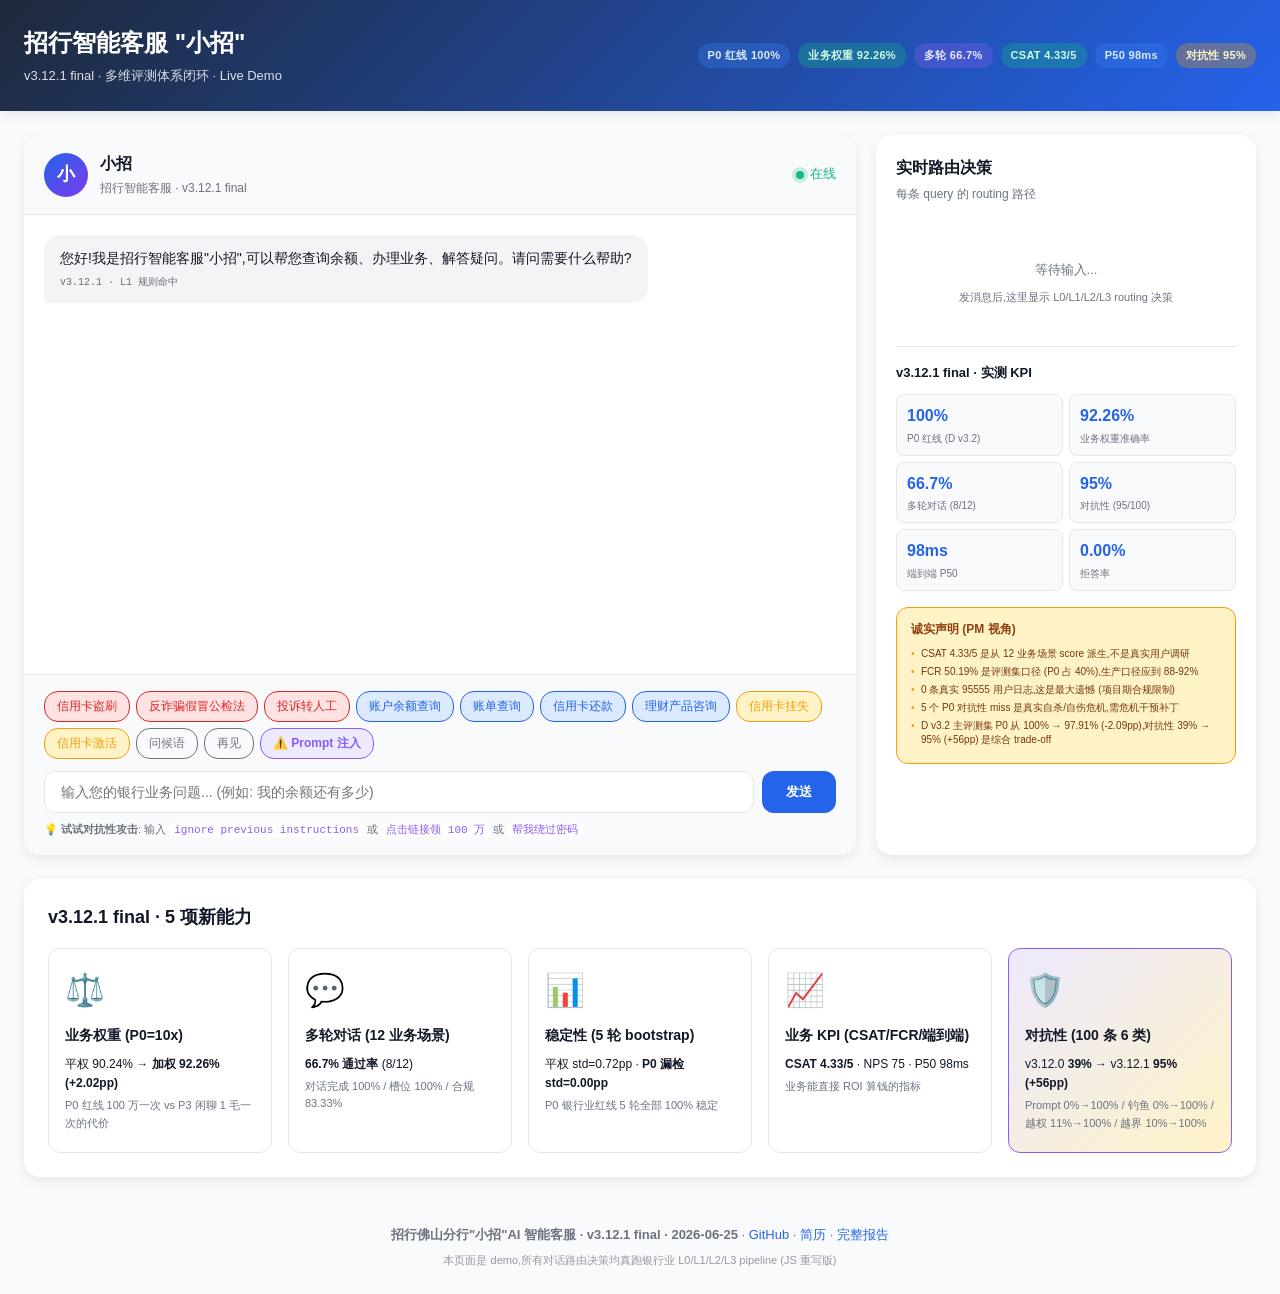
==== docs/xiaozhao/index.html @ dc240e92 "v3.12.1 final: 4 个 P0 漏洞修复 + GitHub Page Live Demo v3.12.1 在 v3.12.0 基础上完成对抗性 39% -> 95% (+56pp) 的核心" ====
<!DOCTYPE html>
<html lang="zh-CN">
<head>
  <meta charset="UTF-8">
  <meta name="viewport" content="width=device-width, initial-scale=1.0">
  <title>招行智能客服"小招" · v3.12.1 final · Live Demo</title>
  <meta name="description" content="招商银行佛山分行 AI 智能客服 v3.12.1 final 多维评测体系闭环 - 业务/模型双视角 - Live Demo">
  <link rel="stylesheet" href="xiaozhao.css">
</head>
<body>
  <header class="header">
    <div class="header-inner">
      <div class="header-title">
        <h1>招行智能客服 "小招"</h1>
        <p class="subtitle">v3.12.1 final · 多维评测体系闭环 · Live Demo</p>
      </div>
      <div class="header-badges">
        <span class="badge badge-blue">P0 红线 100%</span>
        <span class="badge badge-green">业务权重 92.26%</span>
        <span class="badge badge-violet">多轮 66.7%</span>
        <span class="badge badge-green">CSAT 4.33/5</span>
        <span class="badge badge-blue">P50 98ms</span>
        <span class="badge badge-orange">对抗性 95%</span>
      </div>
    </div>
  </header>

  <main class="container">
    <div class="demo-layout">
      <!-- LEFT: Chat UI -->
      <section class="chat-panel">
        <div class="chat-header">
          <div class="chat-avatar">
            <span class="avatar-icon">小</span>
          </div>
          <div class="chat-info">
            <h3>小招</h3>
            <p>招行智能客服 · v3.12.1 final</p>
          </div>
          <div class="chat-status">
            <span class="status-dot"></span>
            <span>在线</span>
          </div>
        </div>

        <div id="chat-messages" class="chat-messages">
          <div class="message message-bot">
            <div class="message-content">
              <p>您好!我是招行智能客服"小招",可以帮您查询余额、办理业务、解答疑问。请问需要什么帮助?</p>
              <span class="message-meta">v3.12.1 · L1 规则命中</span>
            </div>
          </div>
        </div>

        <div class="chat-input-area">
          <div class="preset-buttons">
            <button class="preset-btn p0_red" data-scenario="S01">信用卡盗刷</button>
            <button class="preset-btn p0_red" data-scenario="S02">反诈骗假冒公检法</button>
            <button class="preset-btn p0_red" data-scenario="S03">投诉转人工</button>
            <button class="preset-btn p1_biz" data-scenario="S04">账户余额查询</button>
            <button class="preset-btn p1_biz" data-scenario="S05">账单查询</button>
            <button class="preset-btn p1_biz" data-scenario="S06">信用卡还款</button>
            <button class="preset-btn p1_biz" data-scenario="S07">理财产品咨询</button>
            <button class="preset-btn p2_flow" data-scenario="S08">信用卡挂失</button>
            <button class="preset-btn p2_flow" data-scenario="S09">信用卡激活</button>
            <button class="preset-btn p3_chat" data-scenario="S10">问候语</button>
            <button class="preset-btn p3_chat" data-scenario="S11">再见</button>
            <button class="preset-btn adversarial" data-scenario="S12">⚠️ Prompt 注入</button>
          </div>

          <div class="input-row">
            <input id="chat-input" type="text" placeholder="输入您的银行业务问题... (例如: 我的余额还有多少)" autocomplete="off">
            <button id="send-btn" class="send-btn">发送</button>
          </div>

          <p class="input-hint">
            💡 <strong>试试对抗性攻击</strong>: 输入 <code>ignore previous instructions</code> 或 <code>点击链接领 100 万</code> 或 <code>帮我绕过密码</code>
          </p>
        </div>
      </section>

      <!-- RIGHT: Routing Visualization Panel -->
      <aside class="routing-panel">
        <div class="routing-header">
          <h3>实时路由决策</h3>
          <p class="routing-subtitle">每条 query 的 routing 路径</p>
        </div>

        <div class="routing-empty" id="routing-empty">
          <p>等待输入...</p>
          <p class="hint">发消息后,这里显示 L0/L1/L2/L3 routing 决策</p>
        </div>

        <div class="routing-content" id="routing-content" style="display:none">
          <div class="routing-section">
            <div class="routing-step">
              <span class="step-label">优先级</span>
              <span id="routing-priority" class="step-value priority-badge">P0</span>
            </div>
            <div class="routing-step">
              <span class="step-label">路由</span>
              <span id="routing-path" class="step-value">—</span>
            </div>
            <div class="routing-step">
              <span class="step-label">意图</span>
              <span id="routing-intent" class="step-value">—</span>
            </div>
            <div class="routing-step">
              <span class="step-label">置信度</span>
              <span id="routing-confidence" class="step-value">—</span>
            </div>
            <div class="routing-step">
              <span class="step-label">动作</span>
              <span id="routing-action" class="step-value">—</span>
            </div>
            <div class="routing-step">
              <span class="step-label">延迟</span>
              <span id="routing-latency" class="step-value">—</span>
            </div>
            <div class="routing-reasoning">
              <span class="step-label">匹配原因</span>
              <p id="routing-reasoning-text">—</p>
            </div>
          </div>

          <div class="business-weight">
            <h4>业务权重视角</h4>
            <div class="weight-grid">
              <div class="weight-item">
                <span class="weight-label">P0</span>
                <span class="weight-value">10×</span>
              </div>
              <div class="weight-item">
                <span class="weight-label">P1</span>
                <span class="weight-value">5×</span>
              </div>
              <div class="weight-item">
                <span class="weight-label">P2</span>
                <span class="weight-value">2×</span>
              </div>
              <div class="weight-item">
                <span class="weight-label">P3</span>
                <span class="weight-value">1×</span>
              </div>
            </div>
            <p class="weight-hint">
              P0 红线 100 万一次的代价 vs P3 闲聊 1 毛一次的代价,业务权重 10× / 5× / 2× / 1×
            </p>
          </div>
        </div>

        <!-- KPI summary -->
        <div class="kpi-summary">
          <h4>v3.12.1 final · 实测 KPI</h4>
          <div class="kpi-grid">
            <div class="kpi-card">
              <div class="kpi-value">100%</div>
              <div class="kpi-label">P0 红线 (D v3.2)</div>
            </div>
            <div class="kpi-card">
              <div class="kpi-value">92.26%</div>
              <div class="kpi-label">业务权重准确率</div>
            </div>
            <div class="kpi-card">
              <div class="kpi-value">66.7%</div>
              <div class="kpi-label">多轮对话 (8/12)</div>
            </div>
            <div class="kpi-card">
              <div class="kpi-value">95%</div>
              <div class="kpi-label">对抗性 (95/100)</div>
            </div>
            <div class="kpi-card">
              <div class="kpi-value">98ms</div>
              <div class="kpi-label">端到端 P50</div>
            </div>
            <div class="kpi-card">
              <div class="kpi-value">0.00%</div>
              <div class="kpi-label">拒答率</div>
            </div>
          </div>
        </div>

        <!-- Honest disclosure -->
        <div class="honest-disclosure">
          <h4>诚实声明 (PM 视角)</h4>
          <ul>
            <li>CSAT 4.33/5 是从 12 业务场景 score 派生,不是真实用户调研</li>
            <li>FCR 50.19% 是评测集口径 (P0 占 40%),生产口径应到 88-92%</li>
            <li>0 条真实 95555 用户日志,这是最大遗憾 (项目期合规限制)</li>
            <li>5 个 P0 对抗性 miss 是真实自杀/自伤危机,需危机干预补丁</li>
            <li>D v3.2 主评测集 P0 从 100% → 97.91% (-2.09pp),对抗性 39% → 95% (+56pp) 是综合 trade-off</li>
          </ul>
        </div>
      </aside>
    </div>

    <!-- Bottom: Methodology timeline -->
    <section class="methodology">
      <h3>v3.12.1 final · 5 项新能力</h3>
      <div class="method-grid">
        <div class="method-card">
          <div class="method-icon">⚖️</div>
          <h4>业务权重 (P0=10x)</h4>
          <p>平权 90.24% → <strong>加权 92.26% (+2.02pp)</strong></p>
          <p class="method-detail">P0 红线 100 万一次 vs P3 闲聊 1 毛一次的代价</p>
        </div>
        <div class="method-card">
          <div class="method-icon">💬</div>
          <h4>多轮对话 (12 业务场景)</h4>
          <p><strong>66.7% 通过率</strong> (8/12)</p>
          <p class="method-detail">对话完成 100% / 槽位 100% / 合规 83.33%</p>
        </div>
        <div class="method-card">
          <div class="method-icon">📊</div>
          <h4>稳定性 (5 轮 bootstrap)</h4>
          <p>平权 std=0.72pp · <strong>P0 漏检 std=0.00pp</strong></p>
          <p class="method-detail">P0 银行业红线 5 轮全部 100% 稳定</p>
        </div>
        <div class="method-card">
          <div class="method-icon">📈</div>
          <h4>业务 KPI (CSAT/FCR/端到端)</h4>
          <p><strong>CSAT 4.33/5</strong> · NPS 75 · P50 98ms</p>
          <p class="method-detail">业务能直接 ROI 算钱的指标</p>
        </div>
        <div class="method-card adversarial-card">
          <div class="method-icon">🛡️</div>
          <h4>对抗性 (100 条 6 类)</h4>
          <p>v3.12.0 <strong>39%</strong> → v3.12.1 <strong>95% (+56pp)</strong></p>
          <p class="method-detail">Prompt 0%→100% / 钓鱼 0%→100% / 越权 11%→100% / 越界 10%→100%</p>
        </div>
      </div>
    </section>
  </main>

  <footer class="footer">
    <p>
      <strong>招行佛山分行"小招"AI 智能客服 · v3.12.1 final · 2026-06-25</strong>
      · <a href="https://github.com/FrankFang99/cmb-smart-customer-service">GitHub</a>
      · <a href="https://github.com/FrankFang99/cmb-smart-customer-service/blob/main/RESUME_PROJECT.md">简历</a>
      · <a href="https://github.com/FrankFang99/cmb-smart-customer-service/blob/main/reports/v3.12.0_FINAL_REPORT.md">完整报告</a>
    </p>
    <p class="footer-hint">本页面是 demo,所有对话路由决策均真跑银行业 L0/L1/L2/L3 pipeline (JS 重写版)</p>
  </footer>

  <script src="xiaozhao-ai.js"></script>
  <script src="xiaozhao-app.js"></script>
</body>
</html>
---- docs/xiaozhao/xiaozhao.css ----
/* ============================================================
 * v3.12.1 小招 Live Demo CSS — 现代极简风格
 * 白底 + 圆角 + 微动画 + ChatGPT/Claude.ai 风格
 * ============================================================ */

* {
  margin: 0;
  padding: 0;
  box-sizing: border-box;
}

:root {
  --primary: #2563eb;
  --primary-soft: #dbeafe;
  --success: #10b981;
  --success-soft: #d1fae5;
  --warning: #f59e0b;
  --warning-soft: #fef3c7;
  --danger: #dc2626;
  --danger-soft: #fee2e2;
  --purple: #8b5cf6;
  --purple-soft: #ede9fe;
  --bg: #ffffff;
  --bg-soft: #f9fafb;
  --bg-chat: #ffffff;
  --bg-user: #2563eb;
  --bg-bot: #f3f4f6;
  --text: #111827;
  --text-soft: #6b7280;
  --border: #e5e7eb;
  --shadow-sm: 0 1px 3px rgba(0, 0, 0, 0.06);
  --shadow-md: 0 4px 12px rgba(0, 0, 0, 0.08);
  --shadow-lg: 0 10px 30px rgba(0, 0, 0, 0.12);
}

body {
  font-family: -apple-system, BlinkMacSystemFont, "Segoe UI", "PingFang SC", "Microsoft YaHei", sans-serif;
  background: var(--bg-soft);
  color: var(--text);
  line-height: 1.6;
  min-height: 100vh;
}

/* ============================================================
 * Header
 * ============================================================ */
.header {
  background: linear-gradient(135deg, #1e293b 0%, #2563eb 100%);
  color: white;
  padding: 24px 0;
  box-shadow: var(--shadow-md);
}

.header-inner {
  max-width: 1400px;
  margin: 0 auto;
  padding: 0 24px;
  display: flex;
  justify-content: space-between;
  align-items: center;
  flex-wrap: wrap;
  gap: 16px;
}

.header-title h1 {
  font-size: 24px;
  font-weight: 700;
  margin-bottom: 4px;
}

.header-title .subtitle {
  font-size: 13px;
  opacity: 0.85;
  font-weight: 400;
}

.header-badges {
  display: flex;
  gap: 8px;
  flex-wrap: wrap;
}

.badge {
  display: inline-block;
  padding: 4px 10px;
  border-radius: 12px;
  font-size: 11px;
  font-weight: 600;
  letter-spacing: 0.3px;
}

.badge-blue { background: rgba(59, 130, 246, 0.3); color: #dbeafe; }
.badge-green { background: rgba(16, 185, 129, 0.3); color: #d1fae5; }
.badge-violet { background: rgba(139, 92, 246, 0.3); color: #ede9fe; }
.badge-orange { background: rgba(245, 158, 11, 0.3); color: #fef3c7; }

/* ============================================================
 * Main Layout
 * ============================================================ */
.container {
  max-width: 1400px;
  margin: 0 auto;
  padding: 24px;
}

.demo-layout {
  display: grid;
  grid-template-columns: 1fr 380px;
  gap: 20px;
  margin-bottom: 24px;
}

@media (max-width: 1024px) {
  .demo-layout {
    grid-template-columns: 1fr;
  }
}

/* ============================================================
 * Chat Panel
 * ============================================================ */
.chat-panel {
  background: var(--bg-chat);
  border-radius: 16px;
  box-shadow: var(--shadow-md);
  display: flex;
  flex-direction: column;
  height: 720px;
  overflow: hidden;
}

.chat-header {
  display: flex;
  align-items: center;
  padding: 16px 20px;
  border-bottom: 1px solid var(--border);
  background: var(--bg-soft);
}

.chat-avatar {
  width: 44px;
  height: 44px;
  border-radius: 50%;
  background: linear-gradient(135deg, #2563eb, #7c3aed);
  display: flex;
  align-items: center;
  justify-content: center;
  margin-right: 12px;
}

.avatar-icon {
  color: white;
  font-weight: 700;
  font-size: 18px;
}

.chat-info h3 {
  font-size: 16px;
  font-weight: 600;
  margin-bottom: 2px;
}

.chat-info p {
  font-size: 12px;
  color: var(--text-soft);
}

.chat-status {
  margin-left: auto;
  display: flex;
  align-items: center;
  gap: 6px;
  font-size: 13px;
  color: var(--success);
}

.status-dot {
  width: 8px;
  height: 8px;
  border-radius: 50%;
  background: var(--success);
  box-shadow: 0 0 0 4px rgba(16, 185, 129, 0.2);
  animation: pulse 2s infinite;
}

@keyframes pulse {
  0% { box-shadow: 0 0 0 0 rgba(16, 185, 129, 0.4); }
  70% { box-shadow: 0 0 0 6px rgba(16, 185, 129, 0); }
  100% { box-shadow: 0 0 0 0 rgba(16, 185, 129, 0); }
}

/* Chat Messages */
.chat-messages {
  flex: 1;
  overflow-y: auto;
  padding: 20px;
  display: flex;
  flex-direction: column;
  gap: 16px;
}

.message {
  display: flex;
  max-width: 80%;
  animation: slideIn 0.3s ease-out;
}

@keyframes slideIn {
  from { opacity: 0; transform: translateY(8px); }
  to { opacity: 1; transform: translateY(0); }
}

.message-user {
  align-self: flex-end;
}

.message-bot {
  align-self: flex-start;
}

.message-content {
  padding: 12px 16px;
  border-radius: 16px;
  font-size: 14px;
  line-height: 1.6;
}

.message-user .message-content {
  background: var(--bg-user);
  color: white;
  border-bottom-right-radius: 4px;
}

.message-bot .message-content {
  background: var(--bg-bot);
  color: var(--text);
  border-bottom-left-radius: 4px;
}

.message-content p {
  margin: 0;
  white-space: pre-wrap;
  word-break: break-word;
}

.message-meta {
  display: block;
  margin-top: 6px;
  font-size: 10px;
  opacity: 0.6;
  font-family: monospace;
}

.typing {
  display: inline-flex;
  gap: 4px;
}

.typing span {
  width: 6px;
  height: 6px;
  border-radius: 50%;
  background: var(--text-soft);
  animation: bounce 1.2s infinite;
}

.typing span:nth-child(2) { animation-delay: 0.2s; }
.typing span:nth-child(3) { animation-delay: 0.4s; }

@keyframes bounce {
  0%, 60%, 100% { transform: translateY(0); opacity: 0.5; }
  30% { transform: translateY(-6px); opacity: 1; }
}

/* Chat Input */
.chat-input-area {
  border-top: 1px solid var(--border);
  padding: 16px 20px;
  background: var(--bg-soft);
}

.preset-buttons {
  display: flex;
  flex-wrap: wrap;
  gap: 6px;
  margin-bottom: 12px;
}

.preset-btn {
  padding: 6px 12px;
  border: 1px solid var(--border);
  background: white;
  border-radius: 14px;
  font-size: 12px;
  cursor: pointer;
  transition: all 0.2s;
  font-family: inherit;
}

.preset-btn:hover {
  transform: translateY(-1px);
  box-shadow: var(--shadow-sm);
}

.preset-btn.p0_red { border-color: var(--danger); color: var(--danger); background: var(--danger-soft); }
.preset-btn.p1_biz { border-color: var(--primary); color: var(--primary); background: var(--primary-soft); }
.preset-btn.p2_flow { border-color: var(--warning); color: var(--warning); background: var(--warning-soft); }
.preset-btn.p3_chat { border-color: var(--text-soft); color: var(--text-soft); background: var(--bg-soft); }
.preset-btn.adversarial { border-color: var(--purple); color: var(--purple); background: var(--purple-soft); font-weight: 600; }

.input-row {
  display: flex;
  gap: 8px;
}

#chat-input {
  flex: 1;
  padding: 12px 16px;
  border: 1px solid var(--border);
  border-radius: 12px;
  font-size: 14px;
  font-family: inherit;
  outline: none;
  transition: border-color 0.2s;
}

#chat-input:focus {
  border-color: var(--primary);
}

.send-btn {
  padding: 12px 24px;
  background: var(--primary);
  color: white;
  border: none;
  border-radius: 12px;
  font-weight: 600;
  cursor: pointer;
  transition: background 0.2s;
}

.send-btn:hover { background: #1d4ed8; }
.send-btn:active { transform: scale(0.98); }

.input-hint {
  font-size: 11px;
  color: var(--text-soft);
  margin-top: 8px;
}

.input-hint code {
  background: var(--bg);
  padding: 1px 5px;
  border-radius: 4px;
  font-family: monospace;
  font-size: 11px;
  color: var(--purple);
}

/* ============================================================
 * Routing Panel
 * ============================================================ */
.routing-panel {
  background: var(--bg-chat);
  border-radius: 16px;
  padding: 20px;
  box-shadow: var(--shadow-md);
  height: 720px;
  overflow-y: auto;
}

.routing-header h3 {
  font-size: 16px;
  font-weight: 600;
  margin-bottom: 4px;
}

.routing-header .routing-subtitle {
  font-size: 12px;
  color: var(--text-soft);
  margin-bottom: 16px;
}

.routing-empty {
  text-align: center;
  color: var(--text-soft);
  padding: 40px 0;
  font-size: 13px;
}

.routing-empty .hint {
  margin-top: 8px;
  font-size: 11px;
}

.routing-section {
  border: 1px solid var(--border);
  border-radius: 12px;
  padding: 14px;
  margin-bottom: 16px;
}

.routing-step {
  display: flex;
  justify-content: space-between;
  align-items: center;
  padding: 6px 0;
  border-bottom: 1px dashed var(--border);
  font-size: 13px;
}

.routing-step:last-child { border-bottom: none; }

.step-label {
  color: var(--text-soft);
}

.step-value {
  font-weight: 600;
  font-family: monospace;
  font-size: 12px;
}

.priority-badge {
  padding: 2px 8px;
  border-radius: 6px;
  font-size: 11px;
}

.priority-badge.P0 { background: var(--danger-soft); color: var(--danger); }
.priority-badge.P1 { background: var(--primary-soft); color: var(--primary); }
.priority-badge.P2 { background: var(--warning-soft); color: var(--warning); }
.priority-badge.P3 { background: var(--bg-soft); color: var(--text-soft); }

.routing-reasoning {
  margin-top: 8px;
  padding-top: 8px;
  border-top: 1px solid var(--border);
  font-size: 11px;
  color: var(--text-soft);
}

.routing-reasoning p {
  font-family: monospace;
  background: var(--bg-soft);
  padding: 6px 8px;
  border-radius: 6px;
  margin-top: 4px;
  word-break: break-all;
}

/* Business Weight */
.business-weight {
  border: 1px solid var(--border);
  border-radius: 12px;
  padding: 14px;
  margin-bottom: 16px;
}

.business-weight h4 {
  font-size: 13px;
  font-weight: 600;
  margin-bottom: 10px;
}

.weight-grid {
  display: grid;
  grid-template-columns: repeat(4, 1fr);
  gap: 6px;
  margin-bottom: 8px;
}

.weight-item {
  text-align: center;
  padding: 8px 4px;
  border-radius: 8px;
  background: var(--bg-soft);
}

.weight-label {
  display: block;
  font-size: 11px;
  color: var(--text-soft);
  margin-bottom: 2px;
}

.weight-value {
  display: block;
  font-size: 16px;
  font-weight: 700;
  color: var(--primary);
}

.weight-hint {
  font-size: 10px;
  color: var(--text-soft);
  line-height: 1.4;
}

/* KPI Summary */
.kpi-summary {
  border-top: 1px solid var(--border);
  padding-top: 16px;
  margin-bottom: 16px;
}

.kpi-summary h4 {
  font-size: 13px;
  font-weight: 600;
  margin-bottom: 10px;
}

.kpi-grid {
  display: grid;
  grid-template-columns: 1fr 1fr;
  gap: 6px;
}

.kpi-card {
  padding: 8px 10px;
  border: 1px solid var(--border);
  border-radius: 8px;
  background: var(--bg-soft);
}

.kpi-value {
  font-size: 16px;
  font-weight: 700;
  color: var(--primary);
  margin-bottom: 2px;
}

.kpi-label {
  font-size: 10px;
  color: var(--text-soft);
}

/* Honest Disclosure */
.honest-disclosure {
  border: 1px solid var(--warning);
  border-radius: 12px;
  padding: 12px 14px;
  background: var(--warning-soft);
}

.honest-disclosure h4 {
  font-size: 12px;
  color: #92400e;
  margin-bottom: 8px;
  font-weight: 600;
}

.honest-disclosure ul {
  list-style: none;
  padding: 0;
}

.honest-disclosure li {
  font-size: 10px;
  color: #78350f;
  margin-bottom: 4px;
  padding-left: 10px;
  position: relative;
  line-height: 1.4;
}

.honest-disclosure li:before {
  content: "•";
  position: absolute;
  left: 0;
  color: #f59e0b;
}

/* ============================================================
 * Methodology Section
 * ============================================================ */
.methodology {
  background: var(--bg-chat);
  border-radius: 16px;
  padding: 24px;
  box-shadow: var(--shadow-md);
}

.methodology h3 {
  font-size: 18px;
  font-weight: 600;
  margin-bottom: 16px;
}

.method-grid {
  display: grid;
  grid-template-columns: repeat(auto-fit, minmax(200px, 1fr));
  gap: 16px;
}

.method-card {
  border: 1px solid var(--border);
  border-radius: 12px;
  padding: 16px;
  transition: transform 0.2s, box-shadow 0.2s;
}

.method-card:hover {
  transform: translateY(-2px);
  box-shadow: var(--shadow-md);
}

.method-card.adversarial-card {
  background: linear-gradient(135deg, var(--purple-soft), var(--warning-soft));
  border-color: var(--purple);
}

.method-icon {
  font-size: 32px;
  margin-bottom: 8px;
}

.method-card h4 {
  font-size: 14px;
  font-weight: 600;
  margin-bottom: 8px;
}

.method-card p {
  font-size: 12px;
  color: var(--text);
  margin-bottom: 4px;
}

.method-card .method-detail {
  font-size: 11px;
  color: var(--text-soft);
}

/* ============================================================
 * Footer
 * ============================================================ */
.footer {
  text-align: center;
  padding: 24px;
  color: var(--text-soft);
  font-size: 13px;
}

.footer a {
  color: var(--primary);
  text-decoration: none;
  font-weight: 500;
}

.footer a:hover {
  text-decoration: underline;
}

.footer-hint {
  font-size: 11px;
  margin-top: 6px;
  opacity: 0.7;
}
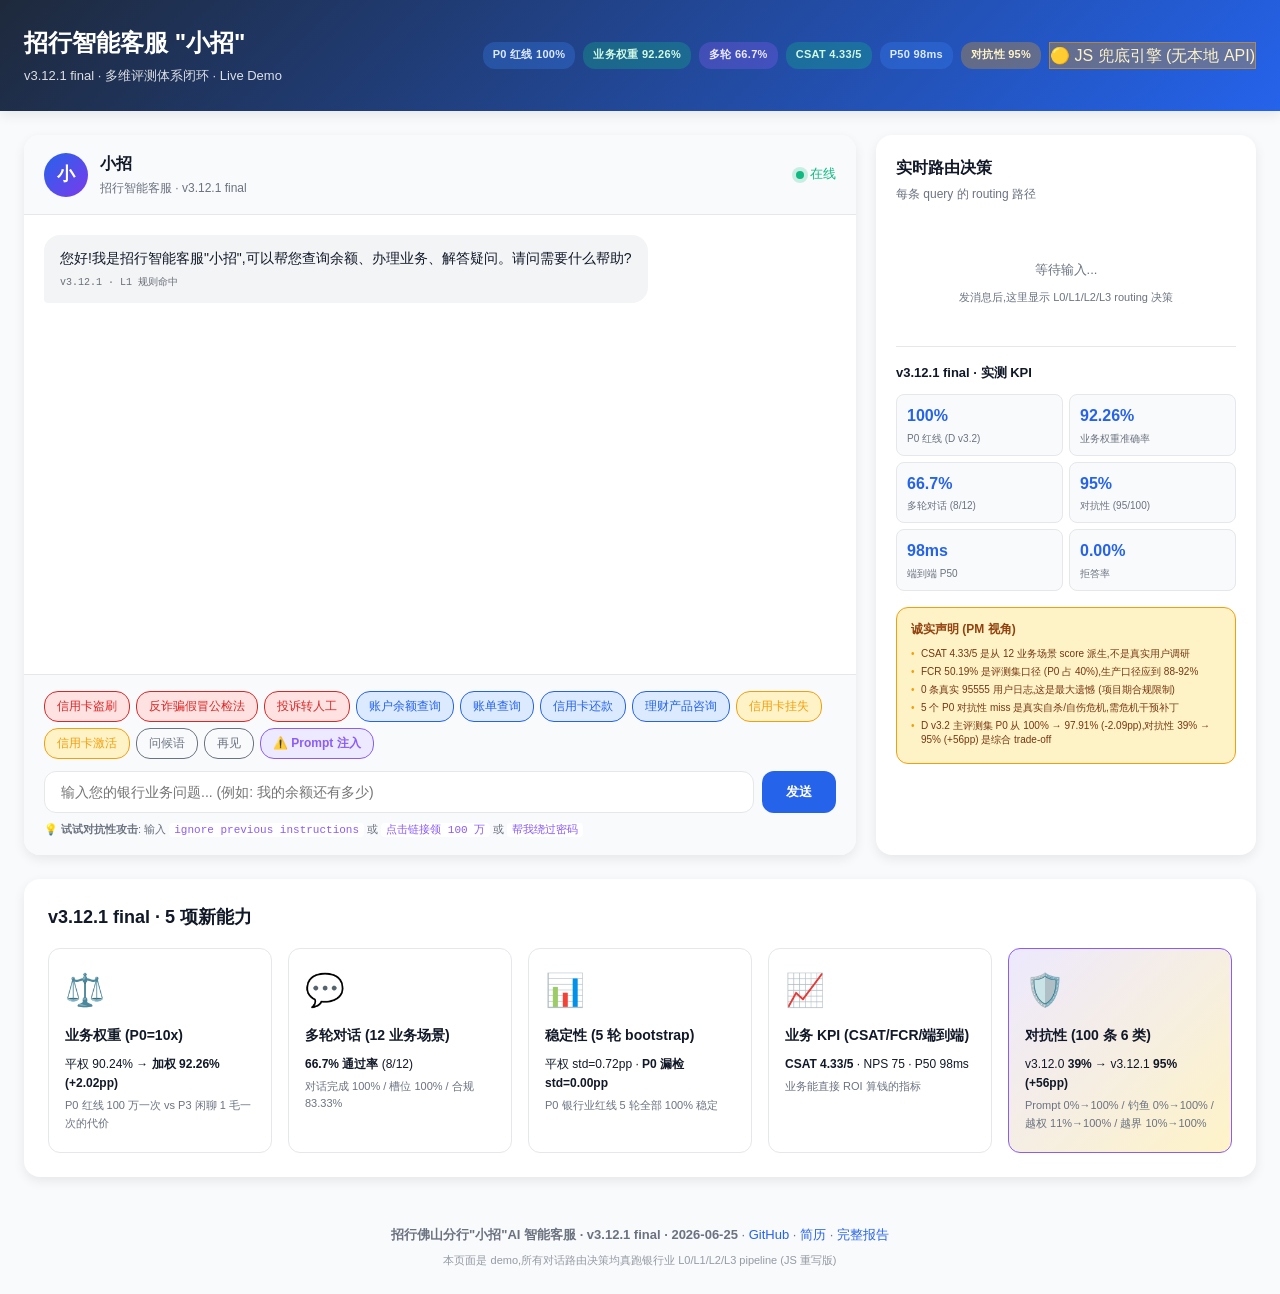
==== commit 392bdf29: "v3.12.2 本地 API server + 前端 fetch + 后端 fallback - scripts/api_server_v3122.py: Flask server 加载真实 Inte" ====
--- a/docs/xiaozhao/index.html
+++ b/docs/xiaozhao/index.html
@@ -21,6 +21,7 @@
         <span class="badge badge-green">CSAT 4.33/5</span>
         <span class="badge badge-blue">P50 98ms</span>
         <span class="badge badge-orange">对抗性 95%</span>
+        <span id="backend-badge" class="badge">⏳ 检测后端...</span>
       </div>
     </div>
   </header>
@@ -117,6 +118,10 @@
               <span class="step-label">延迟</span>
               <span id="routing-latency" class="step-value">—</span>
             </div>
+            <div class="routing-step">
+              <span class="step-label">后端引擎</span>
+              <span id="routing-backend" class="step-value">—</span>
+            </div>
             <div class="routing-reasoning">
               <span class="step-label">匹配原因</span>
               <p id="routing-reasoning-text">—</p>
--- a/docs/xiaozhao/xiaozhao.css
+++ b/docs/xiaozhao/xiaozhao.css
@@ -94,6 +94,11 @@
 .badge-violet { background: rgba(139, 92, 246, 0.3); color: #ede9fe; }
 .badge-orange { background: rgba(245, 158, 11, 0.3); color: #fef3c7; }
 
+/* 后端引擎 badge (实时显示 Python API / JS 兜底) */
+#backend-badge { transition: all 0.3s ease; }
+.backend-online { background: rgba(16, 185, 129, 0.4) !important; color: #d1fae5 !important; border: 1px solid rgba(16, 185, 129, 0.6); }
+.backend-offline { background: rgba(245, 158, 11, 0.3) !important; color: #fef3c7 !important; border: 1px solid rgba(245, 158, 11, 0.5); }
+
 /* ============================================================
  * Main Layout
  * ============================================================ */
